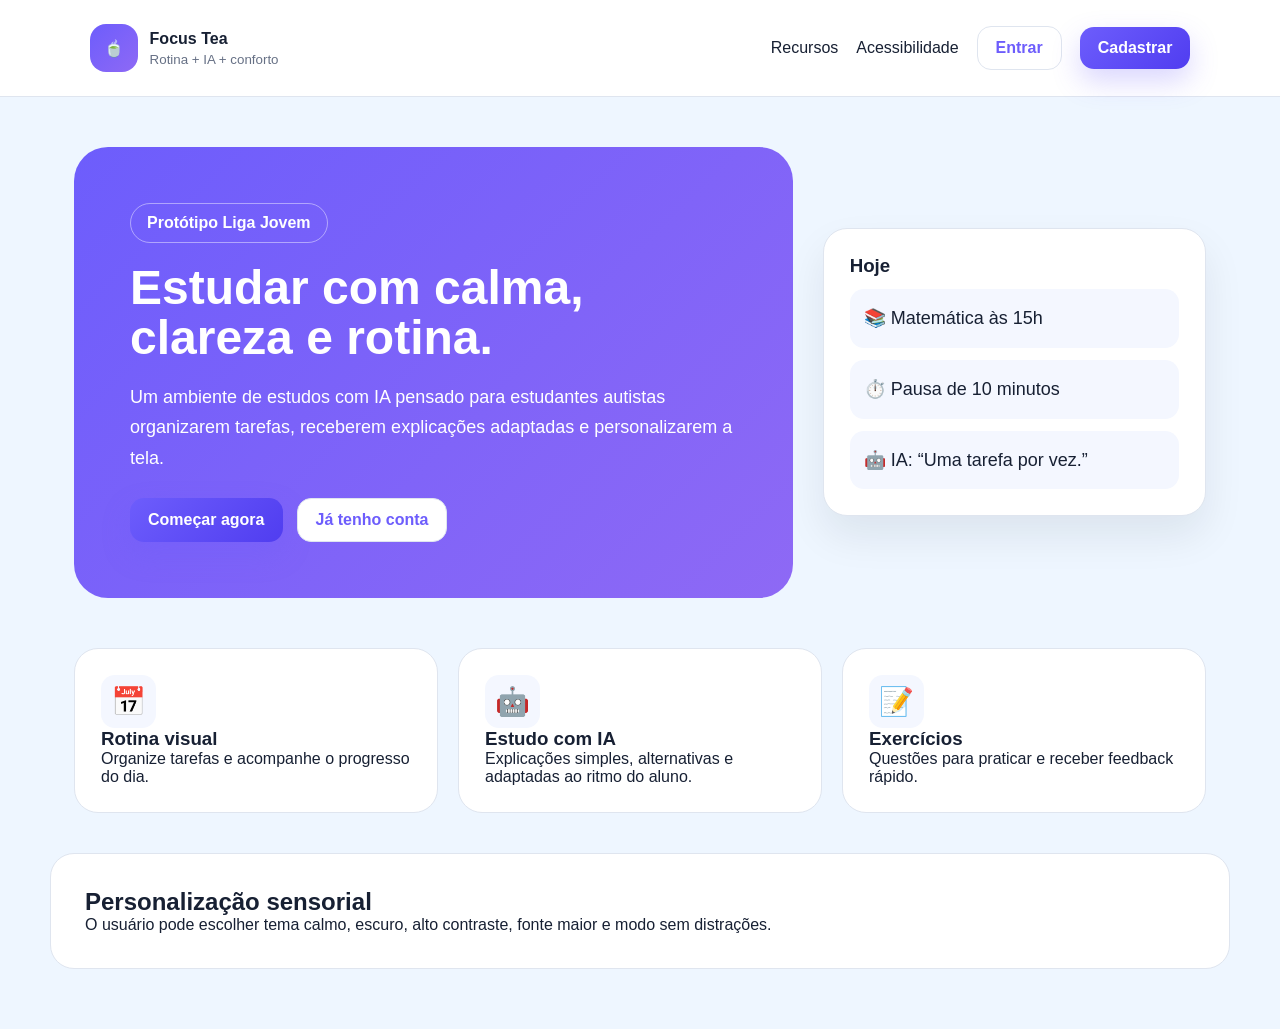
==== index.html @ 13b91591 "faca sua magica" ====
<!DOCTYPE html>
<html lang="pt-BR">
<head>
  <meta charset="UTF-8" />
  <meta name="viewport" content="width=device-width, initial-scale=1.0" />
  <title>Focus Tea | Estudo com IA</title>
  <link rel="stylesheet" href="css/style.css" />
</head>
<body class="landing">
  <header class="topbar">
    <div class="brand"><span>🍵</span><div><strong>Focus Tea</strong><small>Rotina + IA + conforto</small></div></div>
    <nav>
      <a href="#recursos">Recursos</a>
      <a href="#acessibilidade">Acessibilidade</a>
      <a class="btn btn-light" href="login.html">Entrar</a>
      <a class="btn btn-primary" href="cadastro.html">Cadastrar</a>
    </nav>
  </header>

  <main>
    <section class="hero">
      <div class="hero-text">
        <span class="tag">Protótipo Liga Jovem</span>
        <h1>Estudar com calma, clareza e rotina.</h1>
        <p>Um ambiente de estudos com IA pensado para estudantes autistas organizarem tarefas, receberem explicações adaptadas e personalizarem a tela.</p>
        <div class="actions">
          <a class="btn btn-primary" href="cadastro.html">Começar agora</a>
          <a class="btn btn-light" href="login.html">Já tenho conta</a>
        </div>
      </div>
      <div class="hero-card">
        <h3>Hoje</h3>
        <p>📚 Matemática às 15h</p>
        <p>⏱️ Pausa de 10 minutos</p>
        <p>🤖 IA: “Uma tarefa por vez.”</p>
      </div>
    </section>

    <section id="recursos" class="features">
      <article><span>📅</span><h3>Rotina visual</h3><p>Organize tarefas e acompanhe o progresso do dia.</p></article>
      <article><span>🤖</span><h3>Estudo com IA</h3><p>Explicações simples, alternativas e adaptadas ao ritmo do aluno.</p></article>
      <article><span>📝</span><h3>Exercícios</h3><p>Questões para praticar e receber feedback rápido.</p></article>
    </section>

    <section id="acessibilidade" class="info-section">
      <h2>Personalização sensorial</h2>
      <p>O usuário pode escolher tema calmo, escuro, alto contraste, fonte maior e modo sem distrações.</p>
    </section>
  </main>
</body>
</html>
---- css/style.css ----
:root{--primary:#6d5dfc;--primary-dark:#503df0;--bg:#eef6ff;--card:#fff;--text:#172033;--muted:#667085;--border:#dfe5ef;--soft:#f4f7ff}*{margin:0;padding:0;box-sizing:border-box;font-family:Arial,sans-serif}body{background:var(--bg);color:var(--text);transition:.3s}a{text-decoration:none;color:inherit}.btn{display:inline-flex;align-items:center;justify-content:center;border-radius:14px;padding:12px 18px;font-weight:700;border:0;cursor:pointer}.btn-primary{background:linear-gradient(135deg,var(--primary),var(--primary-dark));color:white;box-shadow:0 12px 28px #6d5dfc40}.btn-light{background:white;color:var(--primary);border:1px solid var(--border)}.full{width:100%;margin-top:18px}.topbar{display:flex;justify-content:space-between;align-items:center;padding:24px 7%;background:white;border-bottom:1px solid var(--border)}.brand{display:flex;gap:12px;align-items:center}.brand span{display:grid;place-items:center;width:48px;height:48px;border-radius:16px;background:linear-gradient(135deg,#6d5dfc,#8e69f5)}.brand small{display:block;color:var(--muted);margin-top:4px}.topbar nav{display:flex;gap:18px;align-items:center}.hero{display:grid;grid-template-columns:1.5fr .8fr;gap:30px;margin:50px auto;max-width:1180px;padding:0 24px}.hero-text{background:linear-gradient(135deg,#6d5dfc,#8e69f5);color:white;border-radius:34px;padding:56px}.tag{display:inline-block;padding:10px 16px;border:1px solid #ffffff70;border-radius:999px;margin-bottom:20px;font-weight:700}.hero h1{font-size:48px;line-height:1.05;margin-bottom:18px}.hero p{font-size:18px;line-height:1.7}.actions{display:flex;gap:14px;margin-top:24px}.hero-card,.card{background:var(--card);border:1px solid var(--border);border-radius:24px;padding:26px;box-shadow:0 20px 40px rgba(16,24,40,.08)}.hero-card{align-self:center}.hero-card p{padding:14px;background:var(--soft);border-radius:14px;margin-top:12px}.features,.grid{display:grid;gap:20px}.features{max-width:1180px;margin:0 auto;padding:0 24px 40px;grid-template-columns:repeat(3,1fr)}.features article{background:white;border-radius:24px;padding:26px;border:1px solid var(--border)}.features span,.icon{font-size:28px;background:var(--soft);padding:10px;border-radius:14px;display:inline-block}.info-section{max-width:1180px;margin:0 auto 60px;padding:34px;background:white;border-radius:24px;border:1px solid var(--border)}.auth-page{min-height:100vh;display:grid;place-items:center;background:linear-gradient(135deg,#eef6ff,#f7f2ff)}.auth-card{width:min(430px,92vw);background:white;border-radius:28px;padding:34px;border:1px solid var(--border);box-shadow:0 20px 45px rgba(16,24,40,.12)}.auth-card h1{margin:20px 0 8px}.back{color:var(--primary);font-weight:700}.auth-card input,input,select{width:100%;padding:14px;border:1px solid var(--border);border-radius:14px;margin:10px 0;background:white;color:var(--text)}.app-layout{display:grid;grid-template-columns:285px 1fr;min-height:100vh}.sidebar{background:white;border-right:1px solid var(--border);padding:22px;position:sticky;top:0;height:100vh}.profile{text-align:center;background:linear-gradient(180deg,#f5f7ff,#fff);border:1px solid var(--border);border-radius:24px;margin:26px 0;padding:24px}.avatar{width:74px;height:74px;border-radius:24px;background:linear-gradient(135deg,#a78bfa,#6d5dfc);margin:0 auto 16px;display:grid;place-items:center;font-size:34px}.profile p,.subtitle{color:var(--muted)}.side-menu{display:grid;gap:16px}.side-menu a{padding:14px 16px;border-radius:14px;font-weight:700}.side-menu a.active,.side-menu a:hover{background:linear-gradient(135deg,var(--primary),var(--primary-dark));color:white;box-shadow:0 14px 28px #6d5dfc35}.content{padding:26px 28px}.banner{background:linear-gradient(135deg,#6d5dfc,#8e69f5);color:white;border-radius:28px;padding:34px;margin-bottom:18px}.banner span{display:inline-block;border:1px solid #ffffff60;border-radius:999px;padding:10px 16px;margin-bottom:18px;font-weight:700}.banner h1{font-size:34px;margin-bottom:12px}.three{grid-template-columns:repeat(3,1fr)}.two{grid-template-columns:repeat(2,1fr)}.big{display:block;font-size:34px;margin:12px 0}.progress{height:16px;background:#eef2ff;border-radius:999px;overflow:hidden}.progress div{height:100%;width:0;background:linear-gradient(135deg,#22c55e,#16a34a)}.dashed{border:1px dashed var(--primary);border-radius:16px;padding:16px;margin-top:14px;background:#f8f7ff}.inline-form{display:flex;gap:12px;align-items:center;margin-bottom:18px}.task-list{display:grid;gap:10px}.task{display:flex;gap:10px;align-items:center;background:var(--soft);padding:14px;border-radius:14px}.study-content{background:var(--soft);border-radius:18px;padding:20px;margin:18px 0;line-height:1.8}label{display:block;margin:14px 0;font-weight:700}footer{text-align:center;margin-top:26px;color:var(--muted)}.tema-calmo{--bg:#eaf7ff;--text:#17324d;--primary:#3b82f6}.tema-foco{--bg:#effaf2;--text:#183d22;--primary:#16a34a}.tema-escuro{--bg:#101828;--card:#172033;--text:#f8fafc;--muted:#cbd5e1;--border:#334155;--soft:#1f2937}.tema-altoContraste{--bg:#000;--card:#050505;--text:#ffff00;--muted:#fff;--border:#ffff00;--soft:#111;--primary:#ffff00;--primary-dark:#ffd700}.fonte-grande{font-size:18px}.fonte-muito-grande{font-size:21px}.sem-distracoes .banner,.sem-distracoes .profile,.sem-distracoes footer{display:none}@media(max-width:850px){.app-layout,.hero,.features,.three,.two{grid-template-columns:1fr}.sidebar{position:relative;height:auto}.topbar,.topbar nav{flex-direction:column}.hero h1{font-size:36px}.inline-form{flex-direction:column}}
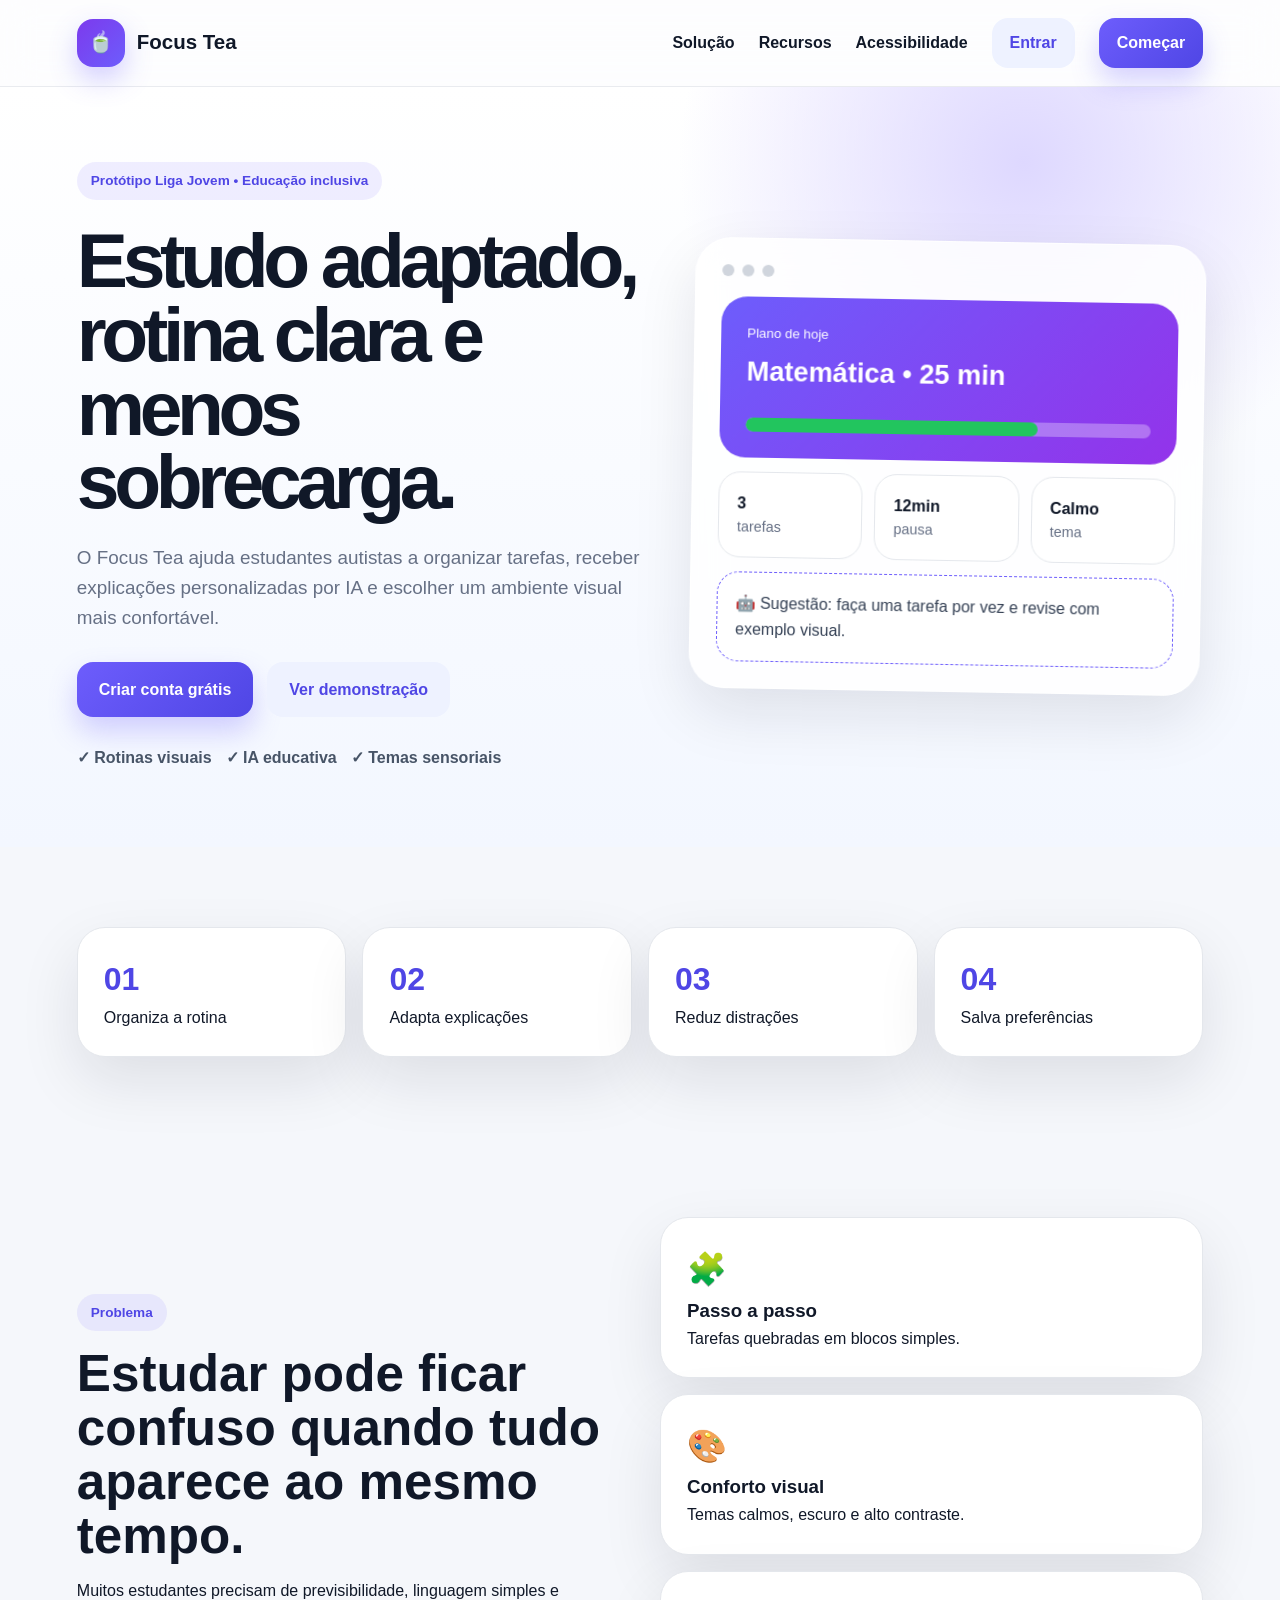
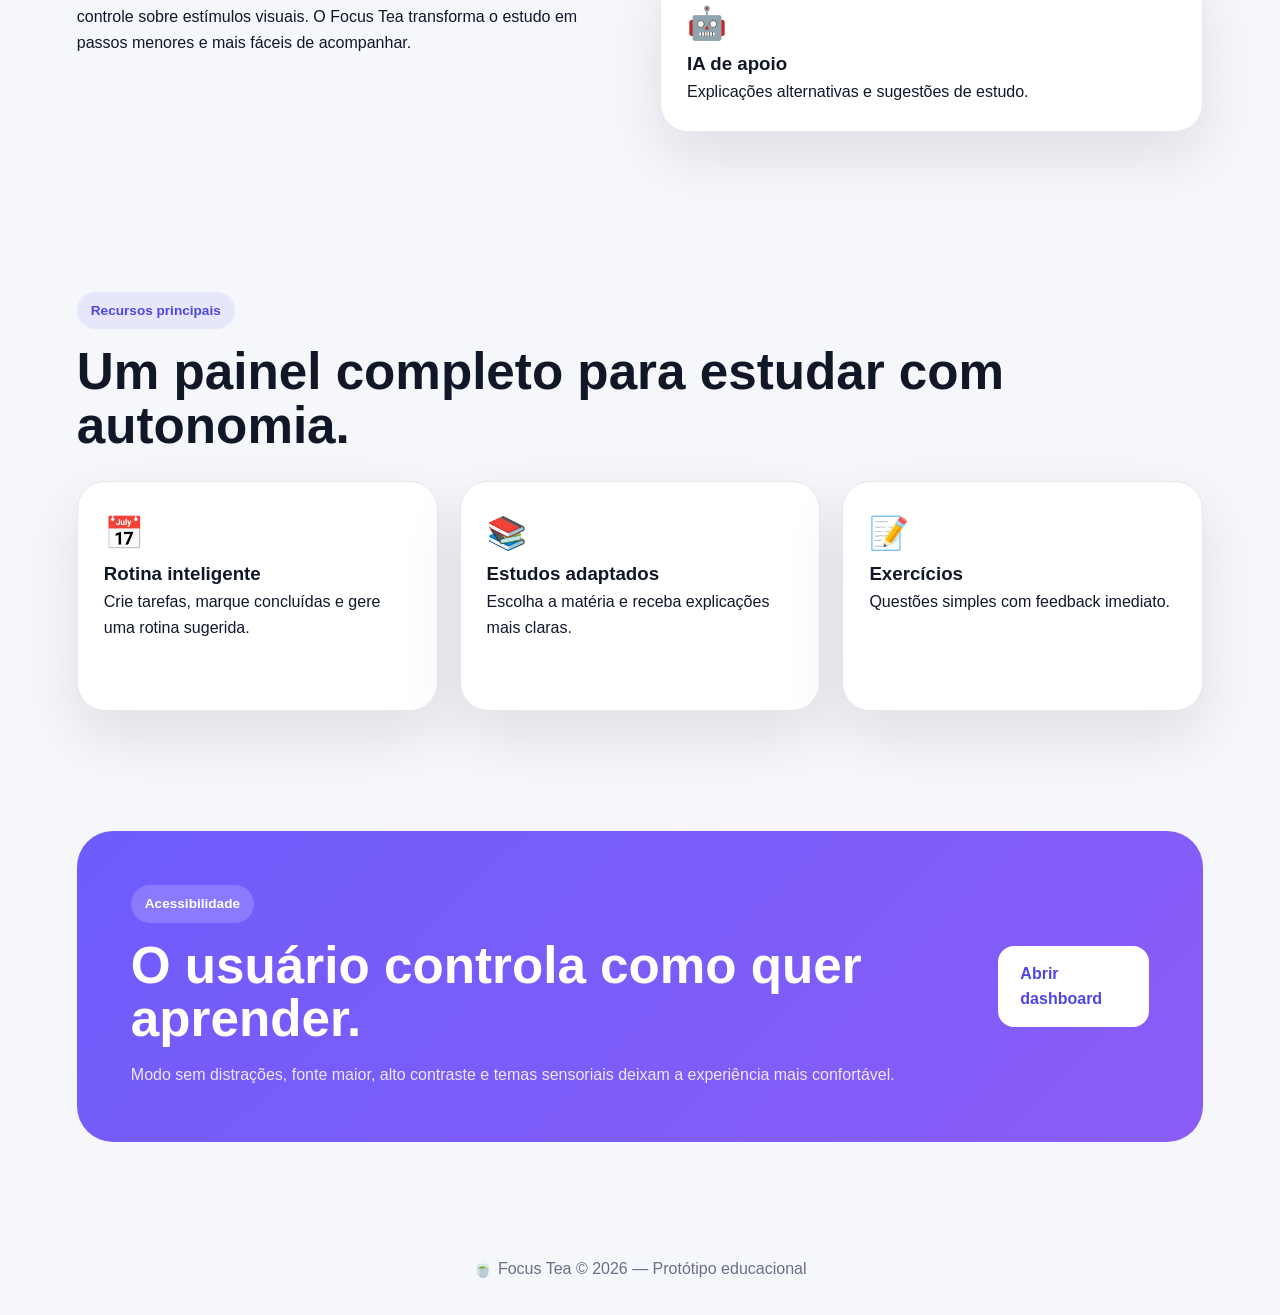
==== commit 9405fe3f: "landing page" ====
--- a/index.html
+++ b/index.html
@@ -3,49 +3,97 @@
 <head>
   <meta charset="UTF-8" />
   <meta name="viewport" content="width=device-width, initial-scale=1.0" />
-  <title>Focus Tea | Estudo com IA</title>
+  <title>Focus Tea | Rotina e estudos com IA</title>
   <link rel="stylesheet" href="css/style.css" />
 </head>
-<body class="landing">
-  <header class="topbar">
-    <div class="brand"><span>🍵</span><div><strong>Focus Tea</strong><small>Rotina + IA + conforto</small></div></div>
-    <nav>
+<body class="landing-page">
+  <header class="topbar glass">
+    <a class="brand" href="index.html"><span class="logo">🍵</span><span>Focus Tea</span></a>
+    <nav class="nav-links">
+      <a href="#solucao">Solução</a>
       <a href="#recursos">Recursos</a>
       <a href="#acessibilidade">Acessibilidade</a>
-      <a class="btn btn-light" href="login.html">Entrar</a>
-      <a class="btn btn-primary" href="cadastro.html">Cadastrar</a>
+      <a href="login.html" class="btn btn-ghost">Entrar</a>
+      <a href="cadastro.html" class="btn btn-primary">Começar</a>
     </nav>
   </header>
 
   <main>
     <section class="hero">
-      <div class="hero-text">
-        <span class="tag">Protótipo Liga Jovem</span>
-        <h1>Estudar com calma, clareza e rotina.</h1>
-        <p>Um ambiente de estudos com IA pensado para estudantes autistas organizarem tarefas, receberem explicações adaptadas e personalizarem a tela.</p>
-        <div class="actions">
-          <a class="btn btn-primary" href="cadastro.html">Começar agora</a>
-          <a class="btn btn-light" href="login.html">Já tenho conta</a>
+      <div class="hero-content">
+        <span class="eyebrow">Protótipo Liga Jovem • Educação inclusiva</span>
+        <h1>Estudo adaptado, rotina clara e menos sobrecarga.</h1>
+        <p>O Focus Tea ajuda estudantes autistas a organizar tarefas, receber explicações personalizadas por IA e escolher um ambiente visual mais confortável.</p>
+        <div class="hero-actions">
+          <a href="cadastro.html" class="btn btn-primary btn-large">Criar conta grátis</a>
+          <a href="dashboard.html" class="btn btn-soft btn-large">Ver demonstração</a>
+        </div>
+        <div class="trust-row">
+          <span>✓ Rotinas visuais</span>
+          <span>✓ IA educativa</span>
+          <span>✓ Temas sensoriais</span>
         </div>
       </div>
-      <div class="hero-card">
-        <h3>Hoje</h3>
-        <p>📚 Matemática às 15h</p>
-        <p>⏱️ Pausa de 10 minutos</p>
-        <p>🤖 IA: “Uma tarefa por vez.”</p>
+      <div class="hero-panel">
+        <div class="mock-window">
+          <div class="window-dots"><span></span><span></span><span></span></div>
+          <div class="mock-card purple">
+            <small>Plano de hoje</small>
+            <strong>Matemática • 25 min</strong>
+            <div class="mini-progress"><span style="width:72%"></span></div>
+          </div>
+          <div class="mock-grid">
+            <div><strong>3</strong><span>tarefas</span></div>
+            <div><strong>12min</strong><span>pausa</span></div>
+            <div><strong>Calmo</strong><span>tema</span></div>
+          </div>
+          <div class="ai-bubble">🤖 Sugestão: faça uma tarefa por vez e revise com exemplo visual.</div>
+        </div>
       </div>
     </section>
 
-    <section id="recursos" class="features">
-      <article><span>📅</span><h3>Rotina visual</h3><p>Organize tarefas e acompanhe o progresso do dia.</p></article>
-      <article><span>🤖</span><h3>Estudo com IA</h3><p>Explicações simples, alternativas e adaptadas ao ritmo do aluno.</p></article>
-      <article><span>📝</span><h3>Exercícios</h3><p>Questões para praticar e receber feedback rápido.</p></article>
+    <section class="section stats-strip">
+      <div><strong>01</strong><span>Organiza a rotina</span></div>
+      <div><strong>02</strong><span>Adapta explicações</span></div>
+      <div><strong>03</strong><span>Reduz distrações</span></div>
+      <div><strong>04</strong><span>Salva preferências</span></div>
     </section>
 
-    <section id="acessibilidade" class="info-section">
-      <h2>Personalização sensorial</h2>
-      <p>O usuário pode escolher tema calmo, escuro, alto contraste, fonte maior e modo sem distrações.</p>
+    <section id="solucao" class="section split-section">
+      <div>
+        <span class="eyebrow">Problema</span>
+        <h2>Estudar pode ficar confuso quando tudo aparece ao mesmo tempo.</h2>
+        <p>Muitos estudantes precisam de previsibilidade, linguagem simples e controle sobre estímulos visuais. O Focus Tea transforma o estudo em passos menores e mais fáceis de acompanhar.</p>
+      </div>
+      <div class="feature-stack">
+        <article class="feature-card"><span>🧩</span><h3>Passo a passo</h3><p>Tarefas quebradas em blocos simples.</p></article>
+        <article class="feature-card"><span>🎨</span><h3>Conforto visual</h3><p>Temas calmos, escuro e alto contraste.</p></article>
+        <article class="feature-card"><span>🤖</span><h3>IA de apoio</h3><p>Explicações alternativas e sugestões de estudo.</p></article>
+      </div>
+    </section>
+
+    <section id="recursos" class="section">
+      <div class="section-title">
+        <span class="eyebrow">Recursos principais</span>
+        <h2>Um painel completo para estudar com autonomia.</h2>
+      </div>
+      <div class="cards-3">
+        <article class="big-card"><span>📅</span><h3>Rotina inteligente</h3><p>Crie tarefas, marque concluídas e gere uma rotina sugerida.</p></article>
+        <article class="big-card"><span>📚</span><h3>Estudos adaptados</h3><p>Escolha a matéria e receba explicações mais claras.</p></article>
+        <article class="big-card"><span>📝</span><h3>Exercícios</h3><p>Questões simples com feedback imediato.</p></article>
+      </div>
+    </section>
+
+    <section id="acessibilidade" class="section cta-section">
+      <div>
+        <span class="eyebrow">Acessibilidade</span>
+        <h2>O usuário controla como quer aprender.</h2>
+        <p>Modo sem distrações, fonte maior, alto contraste e temas sensoriais deixam a experiência mais confortável.</p>
+      </div>
+      <a href="dashboard.html" class="btn btn-light btn-large">Abrir dashboard</a>
     </section>
   </main>
+
+  <footer class="footer">🍵 Focus Tea © 2026 — Protótipo educacional</footer>
 </body>
 </html>
--- a/css/style.css
+++ b/css/style.css
@@ -1 +1,12 @@
-:root{--primary:#6d5dfc;--primary-dark:#503df0;--bg:#eef6ff;--card:#fff;--text:#172033;--muted:#667085;--border:#dfe5ef;--soft:#f4f7ff}*{margin:0;padding:0;box-sizing:border-box;font-family:Arial,sans-serif}body{background:var(--bg);color:var(--text);transition:.3s}a{text-decoration:none;color:inherit}.btn{display:inline-flex;align-items:center;justify-content:center;border-radius:14px;padding:12px 18px;font-weight:700;border:0;cursor:pointer}.btn-primary{background:linear-gradient(135deg,var(--primary),var(--primary-dark));color:white;box-shadow:0 12px 28px #6d5dfc40}.btn-light{background:white;color:var(--primary);border:1px solid var(--border)}.full{width:100%;margin-top:18px}.topbar{display:flex;justify-content:space-between;align-items:center;padding:24px 7%;background:white;border-bottom:1px solid var(--border)}.brand{display:flex;gap:12px;align-items:center}.brand span{display:grid;place-items:center;width:48px;height:48px;border-radius:16px;background:linear-gradient(135deg,#6d5dfc,#8e69f5)}.brand small{display:block;color:var(--muted);margin-top:4px}.topbar nav{display:flex;gap:18px;align-items:center}.hero{display:grid;grid-template-columns:1.5fr .8fr;gap:30px;margin:50px auto;max-width:1180px;padding:0 24px}.hero-text{background:linear-gradient(135deg,#6d5dfc,#8e69f5);color:white;border-radius:34px;padding:56px}.tag{display:inline-block;padding:10px 16px;border:1px solid #ffffff70;border-radius:999px;margin-bottom:20px;font-weight:700}.hero h1{font-size:48px;line-height:1.05;margin-bottom:18px}.hero p{font-size:18px;line-height:1.7}.actions{display:flex;gap:14px;margin-top:24px}.hero-card,.card{background:var(--card);border:1px solid var(--border);border-radius:24px;padding:26px;box-shadow:0 20px 40px rgba(16,24,40,.08)}.hero-card{align-self:center}.hero-card p{padding:14px;background:var(--soft);border-radius:14px;margin-top:12px}.features,.grid{display:grid;gap:20px}.features{max-width:1180px;margin:0 auto;padding:0 24px 40px;grid-template-columns:repeat(3,1fr)}.features article{background:white;border-radius:24px;padding:26px;border:1px solid var(--border)}.features span,.icon{font-size:28px;background:var(--soft);padding:10px;border-radius:14px;display:inline-block}.info-section{max-width:1180px;margin:0 auto 60px;padding:34px;background:white;border-radius:24px;border:1px solid var(--border)}.auth-page{min-height:100vh;display:grid;place-items:center;background:linear-gradient(135deg,#eef6ff,#f7f2ff)}.auth-card{width:min(430px,92vw);background:white;border-radius:28px;padding:34px;border:1px solid var(--border);box-shadow:0 20px 45px rgba(16,24,40,.12)}.auth-card h1{margin:20px 0 8px}.back{color:var(--primary);font-weight:700}.auth-card input,input,select{width:100%;padding:14px;border:1px solid var(--border);border-radius:14px;margin:10px 0;background:white;color:var(--text)}.app-layout{display:grid;grid-template-columns:285px 1fr;min-height:100vh}.sidebar{background:white;border-right:1px solid var(--border);padding:22px;position:sticky;top:0;height:100vh}.profile{text-align:center;background:linear-gradient(180deg,#f5f7ff,#fff);border:1px solid var(--border);border-radius:24px;margin:26px 0;padding:24px}.avatar{width:74px;height:74px;border-radius:24px;background:linear-gradient(135deg,#a78bfa,#6d5dfc);margin:0 auto 16px;display:grid;place-items:center;font-size:34px}.profile p,.subtitle{color:var(--muted)}.side-menu{display:grid;gap:16px}.side-menu a{padding:14px 16px;border-radius:14px;font-weight:700}.side-menu a.active,.side-menu a:hover{background:linear-gradient(135deg,var(--primary),var(--primary-dark));color:white;box-shadow:0 14px 28px #6d5dfc35}.content{padding:26px 28px}.banner{background:linear-gradient(135deg,#6d5dfc,#8e69f5);color:white;border-radius:28px;padding:34px;margin-bottom:18px}.banner span{display:inline-block;border:1px solid #ffffff60;border-radius:999px;padding:10px 16px;margin-bottom:18px;font-weight:700}.banner h1{font-size:34px;margin-bottom:12px}.three{grid-template-columns:repeat(3,1fr)}.two{grid-template-columns:repeat(2,1fr)}.big{display:block;font-size:34px;margin:12px 0}.progress{height:16px;background:#eef2ff;border-radius:999px;overflow:hidden}.progress div{height:100%;width:0;background:linear-gradient(135deg,#22c55e,#16a34a)}.dashed{border:1px dashed var(--primary);border-radius:16px;padding:16px;margin-top:14px;background:#f8f7ff}.inline-form{display:flex;gap:12px;align-items:center;margin-bottom:18px}.task-list{display:grid;gap:10px}.task{display:flex;gap:10px;align-items:center;background:var(--soft);padding:14px;border-radius:14px}.study-content{background:var(--soft);border-radius:18px;padding:20px;margin:18px 0;line-height:1.8}label{display:block;margin:14px 0;font-weight:700}footer{text-align:center;margin-top:26px;color:var(--muted)}.tema-calmo{--bg:#eaf7ff;--text:#17324d;--primary:#3b82f6}.tema-foco{--bg:#effaf2;--text:#183d22;--primary:#16a34a}.tema-escuro{--bg:#101828;--card:#172033;--text:#f8fafc;--muted:#cbd5e1;--border:#334155;--soft:#1f2937}.tema-altoContraste{--bg:#000;--card:#050505;--text:#ffff00;--muted:#fff;--border:#ffff00;--soft:#111;--primary:#ffff00;--primary-dark:#ffd700}.fonte-grande{font-size:18px}.fonte-muito-grande{font-size:21px}.sem-distracoes .banner,.sem-distracoes .profile,.sem-distracoes footer{display:none}@media(max-width:850px){.app-layout,.hero,.features,.three,.two{grid-template-columns:1fr}.sidebar{position:relative;height:auto}.topbar,.topbar nav{flex-direction:column}.hero h1{font-size:36px}.inline-form{flex-direction:column}}
+:root{
+  --bg:#f5f7fb; --surface:#ffffff; --text:#101828; --muted:#667085; --line:#e4e7ec;
+  --primary:#6d5dfc; --primary-dark:#4f46e5; --soft:#eef2ff; --green:#22c55e;
+  --shadow:0 24px 60px rgba(16,24,40,.10); --radius:28px;
+}
+*{box-sizing:border-box;margin:0;padding:0} html{scroll-behavior:smooth} body{font-family:Inter,Arial,sans-serif;background:var(--bg);color:var(--text);line-height:1.6;transition:.25s} a{text-decoration:none;color:inherit} input,select,textarea,button{font:inherit} textarea{min-height:150px;resize:vertical}
+.btn{display:inline-flex;align-items:center;justify-content:center;gap:8px;padding:12px 18px;border-radius:16px;border:0;cursor:pointer;font-weight:800;transition:.2s}.btn:hover{transform:translateY(-2px)}.btn-primary{background:linear-gradient(135deg,var(--primary),var(--primary-dark));color:#fff;box-shadow:0 14px 28px rgba(109,93,252,.28)}.btn-soft,.btn-ghost{background:var(--soft);color:var(--primary-dark)}.btn-light{background:#fff;color:var(--primary-dark)}.btn-large{padding:15px 22px}.full{width:100%}.brand{display:flex;align-items:center;gap:12px;font-weight:900;font-size:1.28rem}.brand.center{justify-content:center}.logo{display:grid;place-items:center;width:48px;height:48px;border-radius:16px;background:linear-gradient(135deg,#7c3aed,#6d5dfc);box-shadow:0 12px 28px rgba(109,93,252,.3)}.eyebrow,.badge{display:inline-flex;padding:8px 14px;border-radius:999px;background:rgba(109,93,252,.10);color:var(--primary-dark);font-weight:900;font-size:.85rem}.muted{color:var(--muted)}
+.topbar{position:sticky;top:0;z-index:10;display:flex;align-items:center;justify-content:space-between;padding:18px 6%;backdrop-filter:blur(18px);background:rgba(255,255,255,.78);border-bottom:1px solid rgba(228,231,236,.8)}.nav-links{display:flex;align-items:center;gap:24px;font-weight:800}.hero{display:grid;grid-template-columns:1.05fr .95fr;gap:50px;align-items:center;min-height:760px;padding:70px 6%;background:radial-gradient(circle at 80% 10%,#ded8ff 0,transparent 28%),linear-gradient(180deg,#fff 0,#f3f7ff 100%)}.hero h1{font-size:clamp(2.6rem,6vw,5.9rem);line-height:.96;letter-spacing:-.07em;margin:24px 0}.hero p{font-size:1.18rem;color:var(--muted);max-width:720px}.hero-actions,.trust-row{display:flex;flex-wrap:wrap;gap:14px;margin-top:28px}.trust-row span{color:#475467;font-weight:800}.hero-panel{position:relative}.mock-window{background:rgba(255,255,255,.82);border:1px solid rgba(255,255,255,.8);border-radius:36px;padding:26px;box-shadow:var(--shadow);backdrop-filter:blur(20px);transform:rotate(1deg)}.window-dots{display:flex;gap:8px;margin-bottom:20px}.window-dots span{width:12px;height:12px;border-radius:50%;background:#d0d5dd}.mock-card{border-radius:26px;padding:26px;color:#fff}.mock-card.purple{background:linear-gradient(135deg,#6d5dfc,#9333ea)}.mock-card small,.mock-card strong{display:block}.mock-card strong{font-size:1.7rem;margin-top:6px}.mini-progress,.progress{height:14px;border-radius:999px;background:#edf1ff;overflow:hidden}.mini-progress{margin-top:24px;background:rgba(255,255,255,.3)}.mini-progress span,.progress span{display:block;height:100%;border-radius:inherit;background:var(--green)}.mock-grid{display:grid;grid-template-columns:repeat(3,1fr);gap:12px;margin:14px 0}.mock-grid div,.ai-bubble{background:#fff;border:1px solid var(--line);border-radius:22px;padding:18px}.mock-grid strong,.mock-grid span{display:block}.mock-grid span{color:var(--muted);font-size:.9rem}.ai-bubble{border-style:dashed;border-color:var(--primary);color:#344054}.section{padding:80px 6%}.stats-strip{display:grid;grid-template-columns:repeat(4,1fr);gap:16px}.stats-strip div,.big-card,.feature-card,.panel-card,.metric-card{background:var(--surface);border:1px solid var(--line);border-radius:var(--radius);box-shadow:var(--shadow)}.stats-strip div{padding:26px}.stats-strip strong{display:block;font-size:2rem;color:var(--primary-dark)}.split-section{display:grid;grid-template-columns:1fr 1fr;gap:40px;align-items:center}.split-section h2,.section-title h2,.cta-section h2{font-size:clamp(2rem,4vw,3.5rem);line-height:1.05;margin:16px 0}.feature-stack{display:grid;gap:16px}.feature-card,.big-card{padding:26px}.feature-card span,.big-card span,.metric-card>span{font-size:2rem}.cards-3{display:grid;grid-template-columns:repeat(3,1fr);gap:22px;margin-top:28px}.big-card{min-height:230px}.cta-section{display:flex;align-items:center;justify-content:space-between;gap:30px;margin:40px 6% 80px;padding:54px;border-radius:36px;background:linear-gradient(135deg,#6d5dfc,#8b5cf6);color:#fff}.cta-section p{color:rgba(255,255,255,.85)}.cta-section .eyebrow{background:rgba(255,255,255,.18);color:#fff}.footer{text-align:center;padding:34px;color:var(--muted)}
+.auth-page{min-height:100vh;display:grid;place-items:center;background:radial-gradient(circle at top,#ddd6fe,transparent 35%),#f7f8ff;padding:20px}.auth-card{width:min(460px,100%);background:#fff;border:1px solid var(--line);border-radius:34px;padding:36px;box-shadow:var(--shadow)}.auth-card h1{text-align:center;margin:22px 0 4px}.auth-card p{text-align:center;color:var(--muted)}.auth-card form{display:grid;gap:16px;margin:24px 0}.auth-card label,.panel-card label{display:grid;gap:8px;font-weight:800}.auth-card input,.inline-form input,select,textarea{width:100%;border:1px solid var(--line);border-radius:16px;padding:14px 16px;background:#fff;color:var(--text)}
+.app-shell{display:grid;grid-template-columns:290px 1fr;min-height:100vh}.sidebar{position:sticky;top:0;height:100vh;background:rgba(255,255,255,.92);border-right:1px solid var(--line);padding:24px;box-shadow:8px 0 40px rgba(16,24,40,.04)}.user-card{margin:28px 0;padding:24px;text-align:center;border-radius:26px;background:linear-gradient(180deg,#f6f7ff,#fff);border:1px solid var(--line)}.avatar{width:80px;height:80px;margin:0 auto 14px;display:grid;place-items:center;border-radius:26px;background:linear-gradient(135deg,#c4b5fd,#6d5dfc);font-size:2rem}.user-card span{display:block;color:var(--muted)}.side-nav{display:grid;gap:10px}.side-nav a{padding:14px 16px;border-radius:16px;font-weight:900;color:#344054}.side-nav a.active,.side-nav a:hover{background:linear-gradient(135deg,var(--primary),var(--primary-dark));color:#fff;box-shadow:0 12px 28px rgba(109,93,252,.22)}.workspace{padding:32px;max-width:1500px;width:100%;margin:0 auto}.workspace-header{display:flex;justify-content:space-between;align-items:center;gap:20px;margin-bottom:24px}.workspace-header h1{font-size:2.4rem;letter-spacing:-.04em}.dashboard-hero{display:flex;align-items:center;justify-content:space-between;gap:30px;padding:44px;border-radius:34px;background:linear-gradient(135deg,#6d5dfc,#8b5cf6);color:#fff;box-shadow:var(--shadow);overflow:hidden}.dashboard-hero h2{font-size:2.4rem;line-height:1.05;margin:16px 0 8px}.dashboard-hero p{color:rgba(255,255,255,.86)}.dashboard-hero .badge{background:rgba(255,255,255,.18);color:#fff}.hero-metric{background:rgba(255,255,255,.14);border:1px solid rgba(255,255,255,.24);padding:24px;border-radius:28px;min-width:190px;text-align:center}.hero-metric strong{display:block;font-size:3rem}.metric-grid{display:grid;grid-template-columns:repeat(3,1fr);gap:20px;margin:22px 0}.metric-card{padding:24px}.metric-card h3{font-size:1.35rem}.metric-card strong{display:block;font-size:2rem;margin:10px 0}.cards-2,.settings-grid{display:grid;grid-template-columns:1fr 1fr;gap:22px}.panel-card{padding:26px}.panel-card h2{margin-bottom:16px}.inline-form{display:flex;gap:12px}.task-list{display:grid;gap:12px;margin:14px 0}.task{display:flex;align-items:center;justify-content:space-between;gap:12px;padding:14px;border-radius:16px;background:#f8f9ff;border:1px solid var(--line)}.task label{display:flex;align-items:center;gap:10px;font-weight:800}.task.done{opacity:.65;text-decoration:line-through}.study-content,.ai-answer{margin-top:16px;padding:18px;border-radius:18px;background:#f8f9ff;border:1px dashed #a78bfa}.quiz label,.check{display:flex!important;align-items:center;gap:10px;margin:12px 0}.quiz input,.check input{width:auto}.settings-grid{align-items:start}
+body.theme-calmo{--bg:#eef8ff;--surface:#ffffff;--text:#12324a;--soft:#e0f2fe;--primary:#38bdf8;--primary-dark:#0284c7}body.theme-foco{--bg:#f0fdf4;--surface:#ffffff;--text:#14351e;--soft:#dcfce7;--primary:#22c55e;--primary-dark:#15803d}body.theme-escuro{--bg:#111827;--surface:#1f2937;--text:#f9fafb;--muted:#cbd5e1;--line:#374151;--soft:#374151}body.theme-alto{--bg:#000;--surface:#050505;--text:#ffff00;--muted:#fff;--line:#ffff00;--soft:#111;--primary:#ffff00;--primary-dark:#ffff00}body.theme-alto .btn-primary{color:#000}body.font-grande{font-size:18px}body.font-muito{font-size:21px}body.sem-distracoes .hero-panel,body.sem-distracoes .stats-strip,body.sem-distracoes .trust-row{display:none}body.reducao *{transition:none!important;animation:none!important}
+@media(max-width:980px){.nav-links{display:none}.hero,.split-section,.cards-3,.metric-grid,.cards-2,.settings-grid{grid-template-columns:1fr}.hero{min-height:auto}.app-shell{grid-template-columns:1fr}.sidebar{position:relative;height:auto}.workspace-header,.dashboard-hero,.cta-section{flex-direction:column;align-items:flex-start}.stats-strip{grid-template-columns:1fr 1fr}}@media(max-width:560px){.section,.hero,.workspace{padding:22px}.stats-strip{grid-template-columns:1fr}.inline-form{flex-direction:column}.hero h1{font-size:2.6rem}}
